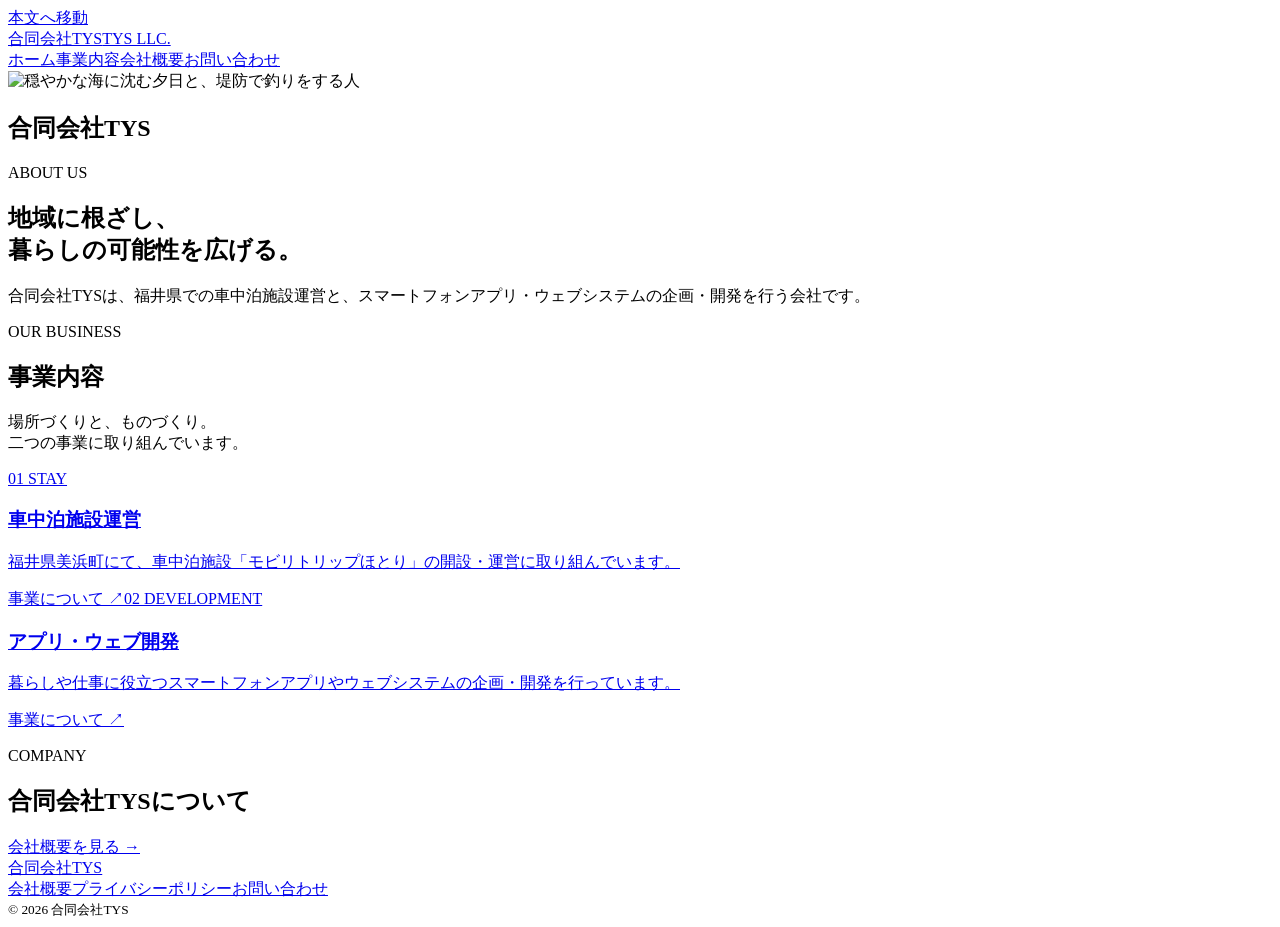
==== index.html @ b514a1fa "Add TYS corporate website" ====
<!doctype html>
<html lang="ja"><head><meta charset="utf-8"><meta name="viewport" content="width=device-width, initial-scale=1"><title>合同会社TYS｜公式ホームページ</title><meta name="description" content="合同会社TYSは、福井県での車中泊施設運営と、スマートフォンアプリ・ウェブシステムの企画・開発を行う会社です。"><link rel="canonical" href="https://hotorinet.com/"><meta name="theme-color" content="#244d45"><link rel="icon" type="image/svg+xml" href="favicon.svg"><link rel="stylesheet" href="css/style.css"><script src="js/main.js" defer></script><link rel="preload" as="image" href="images/hero.webp"></head>
<body><a class="skip" href="#main">本文へ移動</a><header class="header"><div class="header-inner"><a class="brand" href="index.html">合同会社TYS<span>TYS LLC.</span></a><button class="menu-toggle" type="button" aria-controls="navigation" aria-expanded="false" hidden>メニュー <span aria-hidden="true">＋</span></button><nav id="navigation" aria-label="メインナビゲーション"><a href="index.html" aria-current="page">ホーム</a><a href="business.html">事業内容</a><a href="company.html">会社概要</a><a href="privacy.html#contact">お問い合わせ</a></nav></div></header>
<main id="main"><section class="hero" aria-label="夕日の海と釣り人"><img src="images/hero.webp" width="1200" height="1600" alt="穏やかな海に沈む夕日と、堤防で釣りをする人" fetchpriority="high"><h1>合同会社TYS</h1></section><section class="intro wrap"><p class="eyebrow">ABOUT US</p><h2>地域に根ざし、<br>暮らしの可能性を広げる。</h2><p class="intro-copy">合同会社TYSは、福井県での車中泊施設運営と、スマートフォンアプリ・ウェブシステムの企画・開発を行う会社です。</p></section><section class="business-section"><div class="wrap"><div class="section-heading"><div><p class="eyebrow">OUR BUSINESS</p><h2>事業内容</h2></div><p>場所づくりと、ものづくり。<br>二つの事業に取り組んでいます。</p></div><div class="cards"><a class="business-card" href="business.html#hotori"><span class="card-number">01 <span>STAY</span></span><h3>車中泊施設運営</h3><p>福井県美浜町にて、車中泊施設「モビリトリップほとり」の開設・運営に取り組んでいます。</p><span class="card-bottom">事業について <span aria-hidden="true">↗</span></span></a><a class="business-card blue" href="business.html#development"><span class="card-number">02 <span>DEVELOPMENT</span></span><h3>アプリ・ウェブ開発</h3><p>暮らしや仕事に役立つスマートフォンアプリやウェブシステムの企画・開発を行っています。</p><span class="card-bottom">事業について <span aria-hidden="true">↗</span></span></a></div></div></section><section class="company-link wrap"><div><p class="eyebrow">COMPANY</p><h2>合同会社TYSについて</h2></div><a class="text-link" href="company.html">会社概要を見る <span aria-hidden="true">→</span></a></section></main><footer><div class="footer-inner"><a class="footer-brand" href="index.html">合同会社TYS</a><div class="footer-links"><a href="company.html">会社概要</a><a href="privacy.html">プライバシーポリシー</a><a href="privacy.html#contact">お問い合わせ</a></div><small>© 2026 合同会社TYS</small></div></footer></body></html>
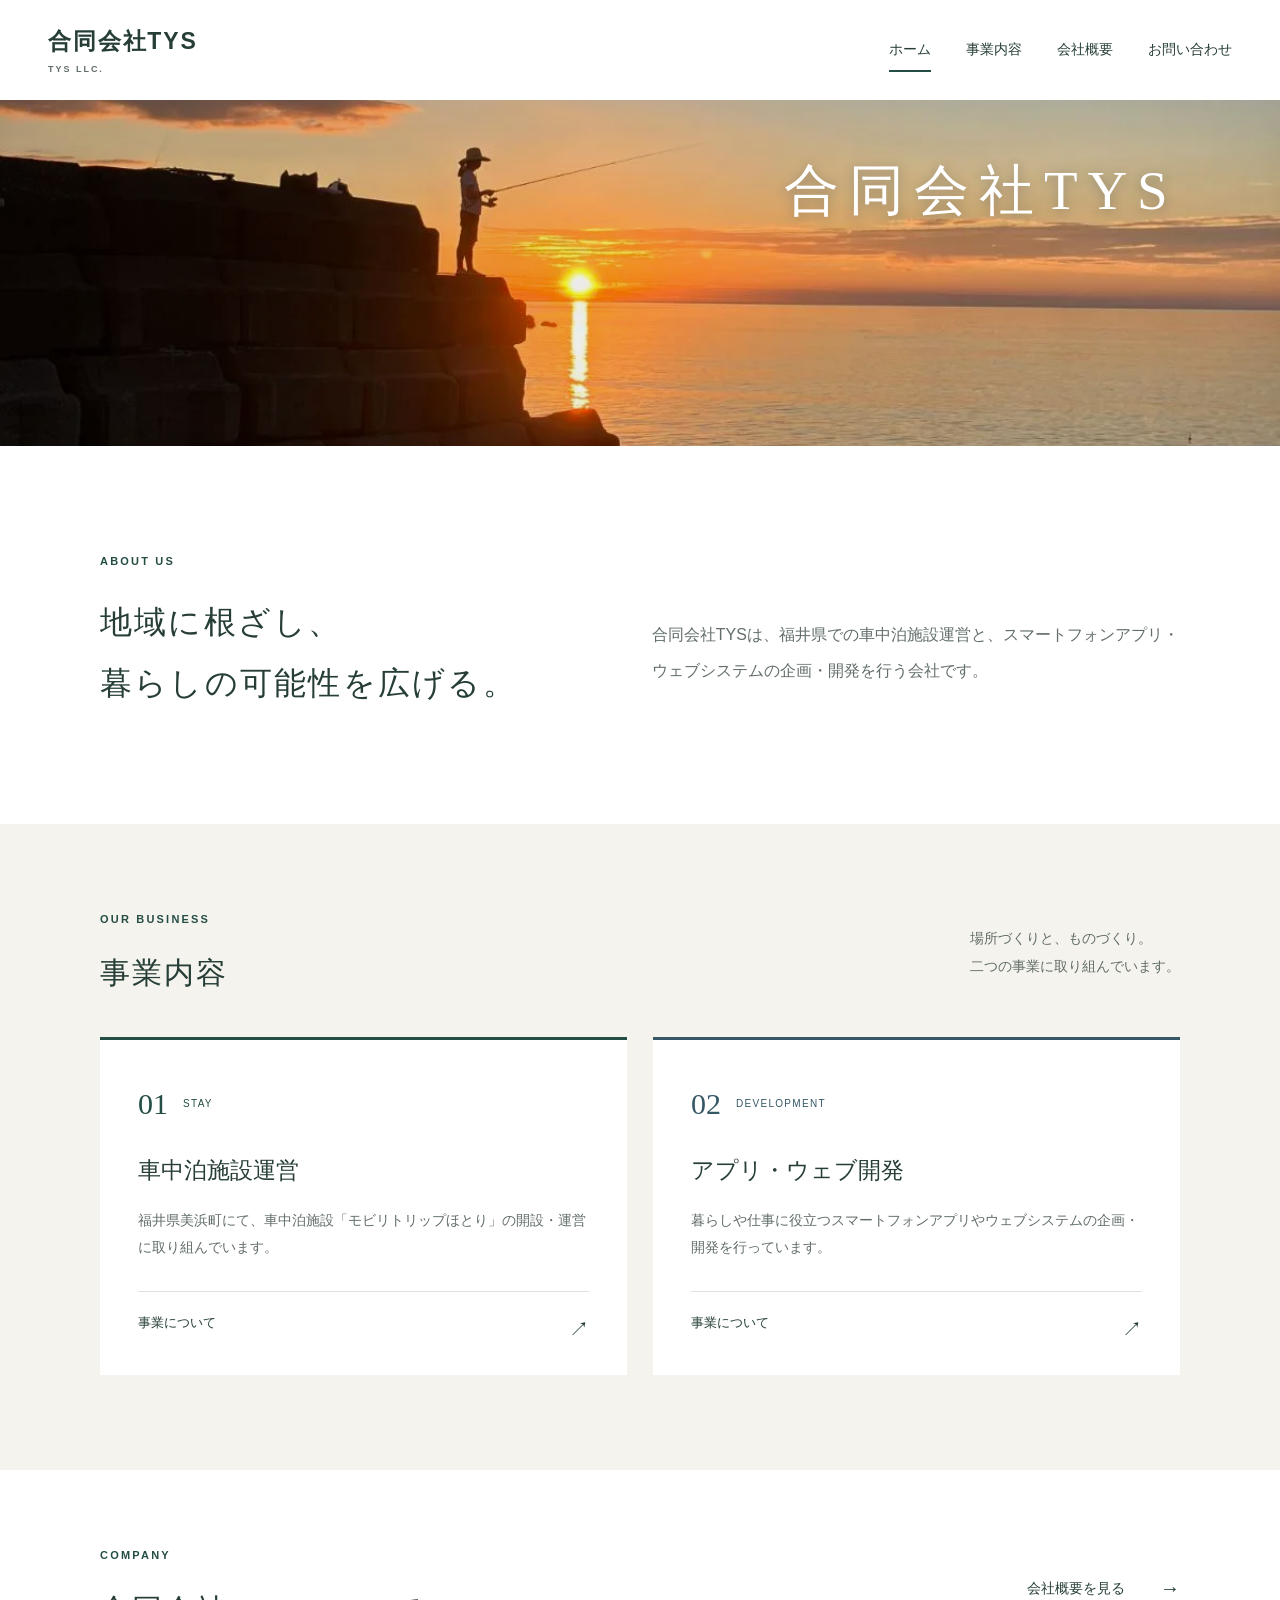
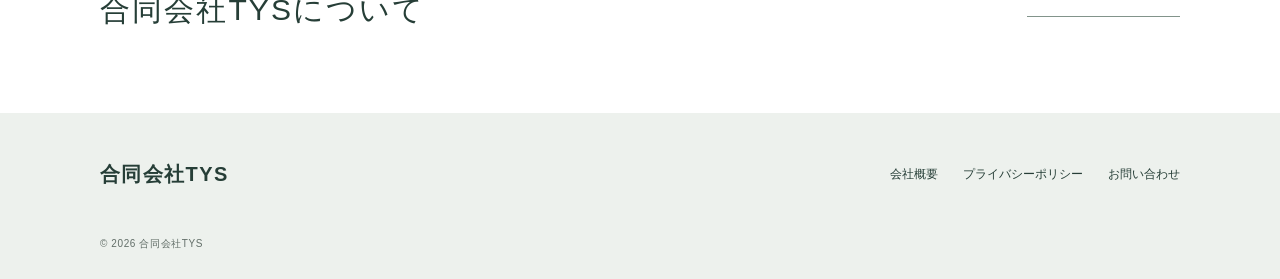
==== commit 47b77e1a: "Improve SEO metadata and Organization structured data" ====
--- a/index.html
+++ b/index.html
@@ -1,4 +1,24 @@
 <!doctype html>
-<html lang="ja"><head><meta charset="utf-8"><meta name="viewport" content="width=device-width, initial-scale=1"><title>合同会社TYS｜公式ホームページ</title><meta name="description" content="合同会社TYSは、福井県での車中泊施設運営と、スマートフォンアプリ・ウェブシステムの企画・開発を行う会社です。"><link rel="canonical" href="https://hotorinet.com/"><meta name="theme-color" content="#244d45"><link rel="icon" type="image/svg+xml" href="favicon.svg"><link rel="stylesheet" href="css/style.css"><script src="js/main.js" defer></script><link rel="preload" as="image" href="images/hero.webp"></head>
+<html lang="ja"><head><meta charset="utf-8"><meta name="viewport" content="width=device-width, initial-scale=1"><title>合同会社TYS｜車中泊施設運営・アプリ開発</title><meta name="description" content="合同会社TYSの公式ホームページ。福井県美浜町の車中泊施設『モビリトリップほとり』の運営、スマートフォンアプリ・Webシステムの開発などを行っています。"><link rel="canonical" href="https://hotorinet.com/"><meta name="theme-color" content="#244d45"><link rel="icon" type="image/svg+xml" href="favicon.svg"><link rel="stylesheet" href="css/style.css"><script src="js/main.js" defer></script><link rel="preload" as="image" href="images/hero.webp">
+<script type="application/ld+json">
+{
+  "@context": "https://schema.org",
+  "@type": "Organization",
+  "@id": "https://hotorinet.com/#organization",
+  "name": "合同会社TYS",
+  "legalName": "合同会社TYS",
+  "url": "https://hotorinet.com/",
+  "email": "t.sakurai@hotorinet.com",
+  "address": {
+    "@type": "PostalAddress",
+    "postalCode": "494-0006",
+    "addressRegion": "愛知県",
+    "addressLocality": "一宮市",
+    "streetAddress": "起字与三ケ巻67-13",
+    "addressCountry": "JP"
+  }
+}
+</script>
+</head>
 <body><a class="skip" href="#main">本文へ移動</a><header class="header"><div class="header-inner"><a class="brand" href="index.html">合同会社TYS<span>TYS LLC.</span></a><button class="menu-toggle" type="button" aria-controls="navigation" aria-expanded="false" hidden>メニュー <span aria-hidden="true">＋</span></button><nav id="navigation" aria-label="メインナビゲーション"><a href="index.html" aria-current="page">ホーム</a><a href="business.html">事業内容</a><a href="company.html">会社概要</a><a href="privacy.html#contact">お問い合わせ</a></nav></div></header>
 <main id="main"><section class="hero" aria-label="夕日の海と釣り人"><img src="images/hero.webp" width="1200" height="1600" alt="穏やかな海に沈む夕日と、堤防で釣りをする人" fetchpriority="high"><h1>合同会社TYS</h1></section><section class="intro wrap"><p class="eyebrow">ABOUT US</p><h2>地域に根ざし、<br>暮らしの可能性を広げる。</h2><p class="intro-copy">合同会社TYSは、福井県での車中泊施設運営と、スマートフォンアプリ・ウェブシステムの企画・開発を行う会社です。</p></section><section class="business-section"><div class="wrap"><div class="section-heading"><div><p class="eyebrow">OUR BUSINESS</p><h2>事業内容</h2></div><p>場所づくりと、ものづくり。<br>二つの事業に取り組んでいます。</p></div><div class="cards"><a class="business-card" href="business.html#hotori"><span class="card-number">01 <span>STAY</span></span><h3>車中泊施設運営</h3><p>福井県美浜町にて、車中泊施設「モビリトリップほとり」の開設・運営に取り組んでいます。</p><span class="card-bottom">事業について <span aria-hidden="true">↗</span></span></a><a class="business-card blue" href="business.html#development"><span class="card-number">02 <span>DEVELOPMENT</span></span><h3>アプリ・ウェブ開発</h3><p>暮らしや仕事に役立つスマートフォンアプリやウェブシステムの企画・開発を行っています。</p><span class="card-bottom">事業について <span aria-hidden="true">↗</span></span></a></div></div></section><section class="company-link wrap"><div><p class="eyebrow">COMPANY</p><h2>合同会社TYSについて</h2></div><a class="text-link" href="company.html">会社概要を見る <span aria-hidden="true">→</span></a></section></main><footer><div class="footer-inner"><a class="footer-brand" href="index.html">合同会社TYS</a><div class="footer-links"><a href="company.html">会社概要</a><a href="privacy.html">プライバシーポリシー</a><a href="privacy.html#contact">お問い合わせ</a></div><small>© 2026 合同会社TYS</small></div></footer></body></html>
--- a/css/style.css
+++ b/css/style.css
@@ -0,0 +1,4 @@
+:root{--ink:#263e37;--muted:#626e68;--green:#244d45;--blue:#365766;--line:#dce2dc;--beige:#f5f3ed}*{box-sizing:border-box}html{scroll-behavior:smooth;scroll-padding-top:30px}body{margin:0;color:var(--ink);background:#fff;font-family:"Noto Sans JP","Yu Gothic",Meiryo,sans-serif;font-size:16px;line-height:1.95;-webkit-font-smoothing:antialiased}a{color:inherit;text-underline-offset:5px}a:hover{color:#58796c}a:focus-visible,button:focus-visible{outline:3px solid #ad7428;outline-offset:5px}h1,h2,h3,p{margin:0}h1,h2,h3{font-weight:500;line-height:1.55}h2{font-size:30px;letter-spacing:.07em}h3{font-size:23px}p+p{margin-top:16px}.wrap{width:min(1080px,calc(100% - 96px));margin-inline:auto}.header{background:#fff}.header-inner{height:100px;width:calc(100% - 96px);max-width:1440px;margin:auto;display:flex;align-items:center;justify-content:space-between;gap:24px}.brand{text-decoration:none;font-size:23px;letter-spacing:.08em;font-weight:600;line-height:1.4}.brand span{display:block;font-size:9px;letter-spacing:.22em;color:var(--muted);margin-top:6px}nav{display:flex;gap:35px}nav a{font-size:14px;text-decoration:none;position:relative;padding:12px 0}nav a[aria-current=page]:after{content:"";position:absolute;bottom:4px;left:0;right:0;height:2px;background:var(--green)}.hero{position:relative;height:clamp(240px,27vw,390px);max-height:none;min-height:0;overflow:hidden;background:#536470}.hero img{width:100%;height:100%;object-fit:cover;object-position:50% 49%;display:block}.hero:after{content:"";position:absolute;inset:0;background:linear-gradient(90deg,rgba(0,0,0,.12),transparent)}.hero h1{position:absolute;z-index:1;right:8%;top:14%;font-size:clamp(36px,4.3vw,62px);color:white;letter-spacing:.18em;text-shadow:0 2px 12px #233c4e55;font-family:"Yu Mincho","Hiragino Mincho ProN",serif}.eyebrow{font-size:11px;font-weight:600;letter-spacing:.2em;color:var(--green);margin-bottom:20px}.intro{padding-block:105px 110px;display:grid;grid-template-columns:1fr 1.12fr;column-gap:80px}.intro .eyebrow{grid-column:1/-1}.intro h2{font-size:32px;line-height:1.9}.intro-copy{align-self:center;line-height:2.25;color:var(--muted)}.business-section{background:var(--beige);padding:85px 0 95px}.section-heading{display:flex;justify-content:space-between;align-items:center;margin-bottom:40px;gap:25px}.section-heading p:not(.eyebrow){font-size:14px;color:var(--muted)}.cards{display:grid;grid-template-columns:1fr 1fr;gap:26px}.business-card{display:flex;flex-direction:column;text-decoration:none;background:white;padding:35px 38px 26px;border-top:3px solid var(--green);transition:background .2s}.business-card:hover{background:#fafcf9;color:var(--ink)}.business-card.blue{border-color:var(--blue)}.card-number{display:flex;gap:15px;align-items:center;font-family:Georgia,serif;font-size:30px;color:var(--green);margin-bottom:20px}.card-number span{font-family:Arial,sans-serif;font-size:10px;letter-spacing:.13em}.blue .card-number{color:var(--blue)}.business-card p{font-size:14px;color:var(--muted);margin:18px 0 30px}.card-bottom{display:flex;justify-content:space-between;border-top:1px solid var(--line);padding-top:18px;font-size:13px;margin-top:auto}.card-bottom span{font-size:20px}.company-link{padding-block:75px 80px;display:flex;align-items:center;justify-content:space-between;gap:24px}.text-link{text-decoration:none;display:inline-flex;gap:35px;align-items:center;border-bottom:1px solid #82948b;padding:8px 0;font-size:14px}.text-link span{font-size:20px}footer{background:#edf1ed;padding:42px 0 25px}.footer-inner{width:min(1080px,calc(100% - 96px));margin:auto;display:flex;align-items:center;flex-wrap:wrap;gap:25px;justify-content:space-between}.footer-brand{text-decoration:none;font-size:20px;font-weight:600;letter-spacing:.07em}.footer-links{display:flex;gap:25px;font-size:12px}.footer-links a{text-decoration:none}footer small{width:100%;font-size:10px;letter-spacing:.06em;color:var(--muted);margin-top:15px}.page-heading{padding-block:70px 60px;border-bottom:1px solid var(--line)}.page-heading h1{font-size:36px;letter-spacing:.06em}.lead{margin-top:20px;color:var(--muted)}.page-body{padding-block:60px 100px;min-height:420px}.business-detail{display:grid;grid-template-columns:1fr 1.7fr;gap:60px;padding:15px 0 65px}.business-detail+.business-detail{border-top:1px solid var(--line);padding-top:65px}.detail-label h2{font-size:24px;margin-top:15px}.status{display:inline-block;background:#f1ecdf;color:#655331;border:1px solid #ded3b9;font-size:12px;letter-spacing:.06em;padding:3px 13px;margin-bottom:18px}.facility-name{font-size:27px;margin-bottom:20px}.mini-details{display:grid;grid-template-columns:90px 1fr;font-size:14px;gap:12px;margin:28px 0 18px}.mini-details dt{color:var(--muted)}dd{margin:0}.note{font-size:12px;color:var(--muted);margin-top:18px}.service-list{padding-left:1.3em;margin-block:25px}.app-list{background:var(--beige);padding:25px;margin-top:35px}.app-list h3{font-size:17px;margin-bottom:10px}.app-list p{font-size:14px}.company-table{width:100%;border-collapse:collapse;text-align:left}.company-table th,.company-table td{padding:28px 20px;border-bottom:1px solid var(--line);vertical-align:top}.company-table th{width:25%;font-weight:500;background:#f7f8f5}.company-table tr:first-child>*{border-top:1px solid var(--line)}.company-table td{padding-left:40px}.company-table ul{list-style:none;padding:0;margin:0}.mail{overflow-wrap:anywhere}.policy{max-width:900px}.policy-intro{margin-bottom:45px}.policy section{margin-block:36px}.policy h2{font-size:21px;letter-spacing:.02em;margin-bottom:13px}.policy p{color:#536159}.policy .contact-box{background:var(--beige);padding:35px 40px;margin:65px 0 0;scroll-margin-top:30px}.contact-mail{display:inline-block;font-size:clamp(16px,2.5vw,25px);margin-top:22px;overflow-wrap:anywhere}.contact-mail span{margin-left:15px}.skip{position:fixed;top:-100px;left:15px;background:white;padding:10px;z-index:10}.skip:focus{top:10px}.sr-only{position:absolute;width:1px;height:1px;overflow:hidden;clip-path:inset(50%)}.menu-toggle{font:inherit;background:transparent;border:1px solid var(--line);padding:7px 12px;font-size:13px;color:var(--ink)}[hidden]{display:none!important}
+@media(min-width:1600px){.hero{height:420px}.hero img{object-position:50% 49%}}
+@media(max-width:760px){.wrap,.footer-inner{width:calc(100% - 40px)}.header-inner{width:calc(100% - 40px);height:auto;min-height:82px;flex-wrap:wrap;gap:0;padding-block:17px}.brand{font-size:19px}.brand span{font-size:8px}nav{width:100%;gap:0;justify-content:space-between;margin-top:15px;flex-wrap:wrap}nav a{font-size:12px}.menu-toggle:not([hidden]){display:block}.js-menu nav{display:none}.js-menu nav.is-open{display:flex}.hero{height:230px;min-height:0;max-height:none}.hero img{object-position:45% 49%}.hero h1{left:auto;right:6%;top:9%;font-size:28px;letter-spacing:.14em}.intro{display:block;padding-block:65px}.intro h2{font-size:27px}.intro-copy{margin-top:28px;font-size:15px}.business-section{padding-block:58px}.section-heading{display:block;margin-bottom:28px}.section-heading>p{margin-top:20px}.cards{grid-template-columns:1fr;gap:20px}.business-card{padding:26px}.business-card h3{font-size:22px}.company-link{padding-block:55px;display:block}.company-link h2{font-size:24px}.company-link .text-link{margin-top:25px}h2{font-size:27px}.footer-links{flex-wrap:wrap;gap:12px 20px}.footer-inner{gap:20px}.page-heading{padding-block:45px 35px}.page-heading h1{font-size:28px;overflow-wrap:anywhere}.lead{font-size:14px}.page-body{padding-block:35px 65px}.business-detail{grid-template-columns:1fr;gap:30px;padding-bottom:45px}.business-detail+.business-detail{padding-top:45px}.facility-name{font-size:24px}.company-table th,.company-table td{display:block;width:100%;padding:15px 18px}.company-table th{border-bottom:0;font-size:14px}.company-table td{font-size:14px;padding-bottom:22px}.company-table tr:first-child td{border-top:0}.policy{font-size:14px}.policy .contact-box{padding:28px 22px}.desktop-break{display:none}.mini-details{grid-template-columns:70px 1fr;font-size:13px;gap:10px}}
+@media(prefers-reduced-motion:reduce){html{scroll-behavior:auto}*{transition:none!important}}
